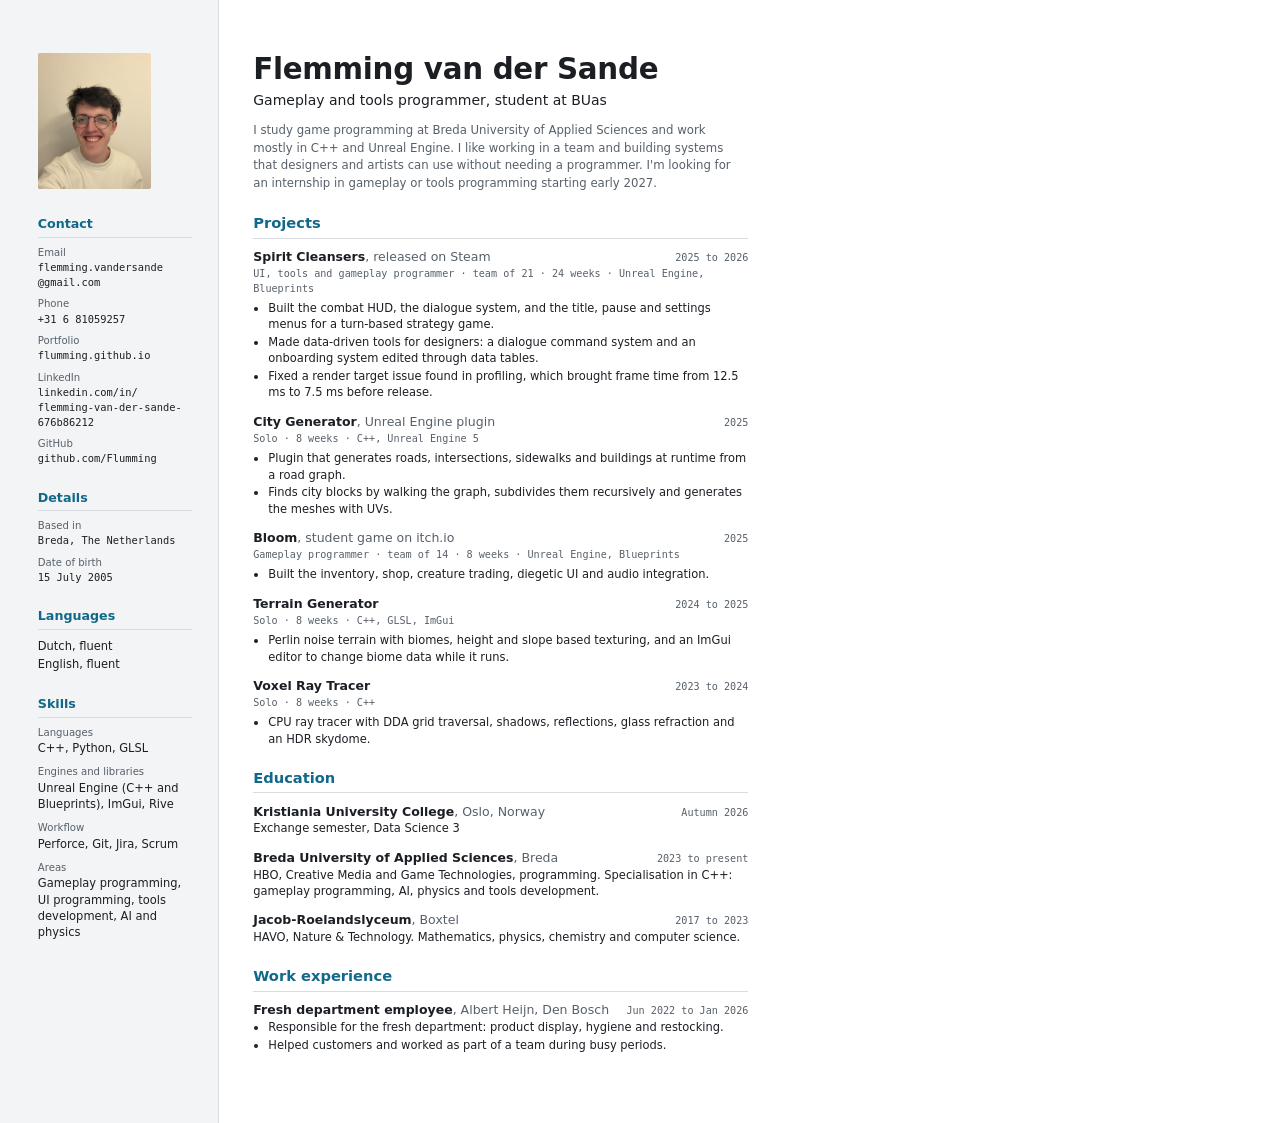
==== _cv/cv.html @ 0486b252 "Add CV draft and its HTML source - _cv/cv.html is the source (not published by GitHub Pages) - _cv/b" ====
<!DOCTYPE html>
<html lang="en">
<head>
<meta charset="UTF-8">
<title>Flemming van der Sande, CV</title>
<!--
    Source for assets/cv/Flemming_van_der_Sande_CV.pdf
    Folders starting with _ are not published by GitHub Pages, so this file stays private on the site.

    To rebuild the PDF after editing, run from the repo root:
        node _cv/build.js
-->
<style>
    @page { size: A4; margin: 0; }

    :root {
        --text: #1b1f24;
        --muted: #57606a;
        --rule: #d8dce0;
        --accent: #11688a;
        --side-bg: #f2f4f5;
        --mono: "DejaVu Sans Mono", ui-monospace, Consolas, monospace;
        --sans: "DejaVu Sans", system-ui, "Segoe UI", Roboto, sans-serif;
    }

    * { box-sizing: border-box; }

    html, body {
        margin: 0;
        padding: 0;
        color: var(--text);
        font-family: var(--sans);
        font-size: 8.6pt;
        line-height: 1.42;
        -webkit-print-color-adjust: exact;
        print-color-adjust: exact;
    }

    .page {
        width: 210mm;
        height: 297mm;
        display: grid;
        grid-template-columns: 58mm 1fr;
        overflow: hidden;
    }

    a { color: inherit; text-decoration: none; }

    h1, h2, h3, p, ul { margin: 0; }

    /* ---------- Side column ---------- */

    .side {
        background: var(--side-bg);
        padding: 14mm 7mm 12mm 10mm;
        border-right: 1px solid var(--rule);
    }

    .photo {
        display: block;
        width: 30mm;
        height: 36mm;
        object-fit: cover;
        border-radius: 2px;
        margin-bottom: 7mm;
    }

    .side h2 {
        font-size: 9.5pt;
        color: var(--accent);
        font-weight: 700;
        margin: 6mm 0 2mm;
        padding-bottom: 1mm;
        border-bottom: 1px solid var(--rule);
    }

    .side h2:first-of-type { margin-top: 0; }

    .side dl { margin: 0; }

    .side dt {
        color: var(--muted);
        font-size: 7.6pt;
        margin-top: 2mm;
    }

    .side dt:first-child { margin-top: 0; }

    .side dd {
        margin: 0;
        overflow-wrap: normal;
        font-family: var(--mono);
        font-size: 7.8pt;
    }

    .side ul {
        list-style: none;
        padding: 0;
    }

    .side li { margin-bottom: 0.6mm; }

    .skill-group { margin-bottom: 2.4mm; }

    .skill-group .label {
        color: var(--muted);
        font-size: 7.6pt;
    }

    /* ---------- Main column ---------- */

    .main { padding: 14mm 12mm 10mm 9mm; }

    .main h1 {
        font-size: 22pt;
        line-height: 1.1;
        letter-spacing: -0.01em;
        font-weight: 700;
    }

    .tagline {
        font-size: 10.5pt;
        margin: 1.5mm 0 3mm;
    }

    .profile {
        color: var(--muted);
        font-size: 8.8pt;
        line-height: 1.5;
        margin-bottom: 1mm;
    }

    .main h2 {
        font-size: 11pt;
        color: var(--accent);
        font-weight: 700;
        margin: 5.5mm 0 2.5mm;
        padding-bottom: 1mm;
        border-bottom: 1px solid var(--rule);
    }

    .entry { margin-bottom: 3.2mm; break-inside: avoid; }

    .entry-head {
        display: flex;
        justify-content: space-between;
        align-items: baseline;
        gap: 4mm;
    }

    .entry h3 {
        font-size: 9.4pt;
        font-weight: 700;
    }

    .entry h3 .where {
        font-weight: 400;
        color: var(--muted);
    }

    .when {
        font-family: var(--mono);
        font-size: 7.6pt;
        color: var(--muted);
        white-space: nowrap;
    }

    .meta {
        font-family: var(--mono);
        font-size: 7.6pt;
        color: var(--muted);
        margin: 0.4mm 0 1mm;
    }

    .entry ul {
        padding-left: 4mm;
        color: var(--text);
    }

    .entry li { margin-bottom: 0.4mm; }

    .entry p { color: var(--text); }
</style>
</head>
<body>
<div class="page">

    <aside class="side">
        <img class="photo" src="photo.jpg" alt="Flemming van der Sande">

        <h2>Contact</h2>
        <dl>
            <dt>Email</dt>
            <dd><a href="mailto:flemming.vandersande@gmail.com">flemming.vandersande<wbr>@gmail.com</a></dd>
            <dt>Phone</dt>
            <dd>+31 6 81059257</dd>
            <dt>Portfolio</dt>
            <dd><a href="https://flumming.github.io">flumming.github.io</a></dd>
            <dt>LinkedIn</dt>
            <dd><a href="https://www.linkedin.com/in/flemming-van-der-sande-676b86212/">linkedin.com/in/<wbr>flemming-van-der-sande-676b86212</a></dd>
            <dt>GitHub</dt>
            <dd><a href="https://github.com/Flumming">github.com/Flumming</a></dd>
        </dl>

        <h2>Details</h2>
        <dl>
            <dt>Based in</dt>
            <dd>Breda, The Netherlands</dd>
            <dt>Date of birth</dt>
            <dd>15 July 2005</dd>
        </dl>

        <h2>Languages</h2>
        <ul>
            <li>Dutch, fluent</li>
            <li>English, fluent</li>
        </ul>

        <h2>Skills</h2>
        <div class="skill-group">
            <div class="label">Languages</div>
            C++, Python, GLSL
        </div>
        <div class="skill-group">
            <div class="label">Engines and libraries</div>
            Unreal Engine (C++ and Blueprints), ImGui, Rive
        </div>
        <div class="skill-group">
            <div class="label">Workflow</div>
            Perforce, Git, Jira, Scrum
        </div>
        <div class="skill-group">
            <div class="label">Areas</div>
            Gameplay programming, UI programming, tools development, AI and physics
        </div>
    </aside>

    <main class="main">
        <h1>Flemming van der Sande</h1>
        <p class="tagline">Gameplay and tools programmer, student at BUas</p>
        <p class="profile">
            I study game programming at Breda University of Applied Sciences and work mostly in C++ and Unreal Engine.
            I like working in a team and building systems that designers and artists can use without needing a programmer.
            I'm looking for an internship in gameplay or tools programming starting early 2027.
        </p>

        <h2>Projects</h2>

        <div class="entry">
            <div class="entry-head">
                <h3>Spirit Cleansers<span class="where">, released on Steam</span></h3>
                <span class="when">2025 to 2026</span>
            </div>
            <div class="meta">UI, tools and gameplay programmer · team of 21 · 24 weeks · Unreal Engine, Blueprints</div>
            <ul>
                <li>Built the combat HUD, the dialogue system, and the title, pause and settings menus for a turn-based strategy game.</li>
                <li>Made data-driven tools for designers: a dialogue command system and an onboarding system edited through data tables.</li>
                <li>Fixed a render target issue found in profiling, which brought frame time from 12.5 ms to 7.5 ms before release.</li>
            </ul>
        </div>

        <div class="entry">
            <div class="entry-head">
                <h3>City Generator<span class="where">, Unreal Engine plugin</span></h3>
                <span class="when">2025</span>
            </div>
            <div class="meta">Solo · 8 weeks · C++, Unreal Engine 5</div>
            <ul>
                <li>Plugin that generates roads, intersections, sidewalks and buildings at runtime from a road graph.</li>
                <li>Finds city blocks by walking the graph, subdivides them recursively and generates the meshes with UVs.</li>
            </ul>
        </div>

        <div class="entry">
            <div class="entry-head">
                <h3>Bloom<span class="where">, student game on itch.io</span></h3>
                <span class="when">2025</span>
            </div>
            <div class="meta">Gameplay programmer · team of 14 · 8 weeks · Unreal Engine, Blueprints</div>
            <ul>
                <li>Built the inventory, shop, creature trading, diegetic UI and audio integration.</li>
            </ul>
        </div>

        <div class="entry">
            <div class="entry-head">
                <h3>Terrain Generator</h3>
                <span class="when">2024 to 2025</span>
            </div>
            <div class="meta">Solo · 8 weeks · C++, GLSL, ImGui</div>
            <ul>
                <li>Perlin noise terrain with biomes, height and slope based texturing, and an ImGui editor to change biome data while it runs.</li>
            </ul>
        </div>

        <div class="entry">
            <div class="entry-head">
                <h3>Voxel Ray Tracer</h3>
                <span class="when">2023 to 2024</span>
            </div>
            <div class="meta">Solo · 8 weeks · C++</div>
            <ul>
                <li>CPU ray tracer with DDA grid traversal, shadows, reflections, glass refraction and an HDR skydome.</li>
            </ul>
        </div>

        <h2>Education</h2>

        <div class="entry">
            <div class="entry-head">
                <h3>Kristiania University College<span class="where">, Oslo, Norway</span></h3>
                <span class="when">Autumn 2026</span>
            </div>
            <p>Exchange semester, Data Science 3</p>
        </div>

        <div class="entry">
            <div class="entry-head">
                <h3>Breda University of Applied Sciences<span class="where">, Breda</span></h3>
                <span class="when">2023 to present</span>
            </div>
            <p>HBO, Creative Media and Game Technologies, programming. Specialisation in C++: gameplay programming, AI, physics and tools development.</p>
        </div>

        <div class="entry">
            <div class="entry-head">
                <h3>Jacob-Roelandslyceum<span class="where">, Boxtel</span></h3>
                <span class="when">2017 to 2023</span>
            </div>
            <p>HAVO, Nature &amp; Technology. Mathematics, physics, chemistry and computer science.</p>
        </div>

        <h2>Work experience</h2>

        <div class="entry">
            <div class="entry-head">
                <h3>Fresh department employee<span class="where">, Albert Heijn, Den Bosch</span></h3>
                <span class="when">Jun 2022 to Jan 2026</span>
            </div>
            <ul>
                <li>Responsible for the fresh department: product display, hygiene and restocking.</li>
                <li>Helped customers and worked as part of a team during busy periods.</li>
            </ul>
        </div>
    </main>

</div>
</body>
</html>
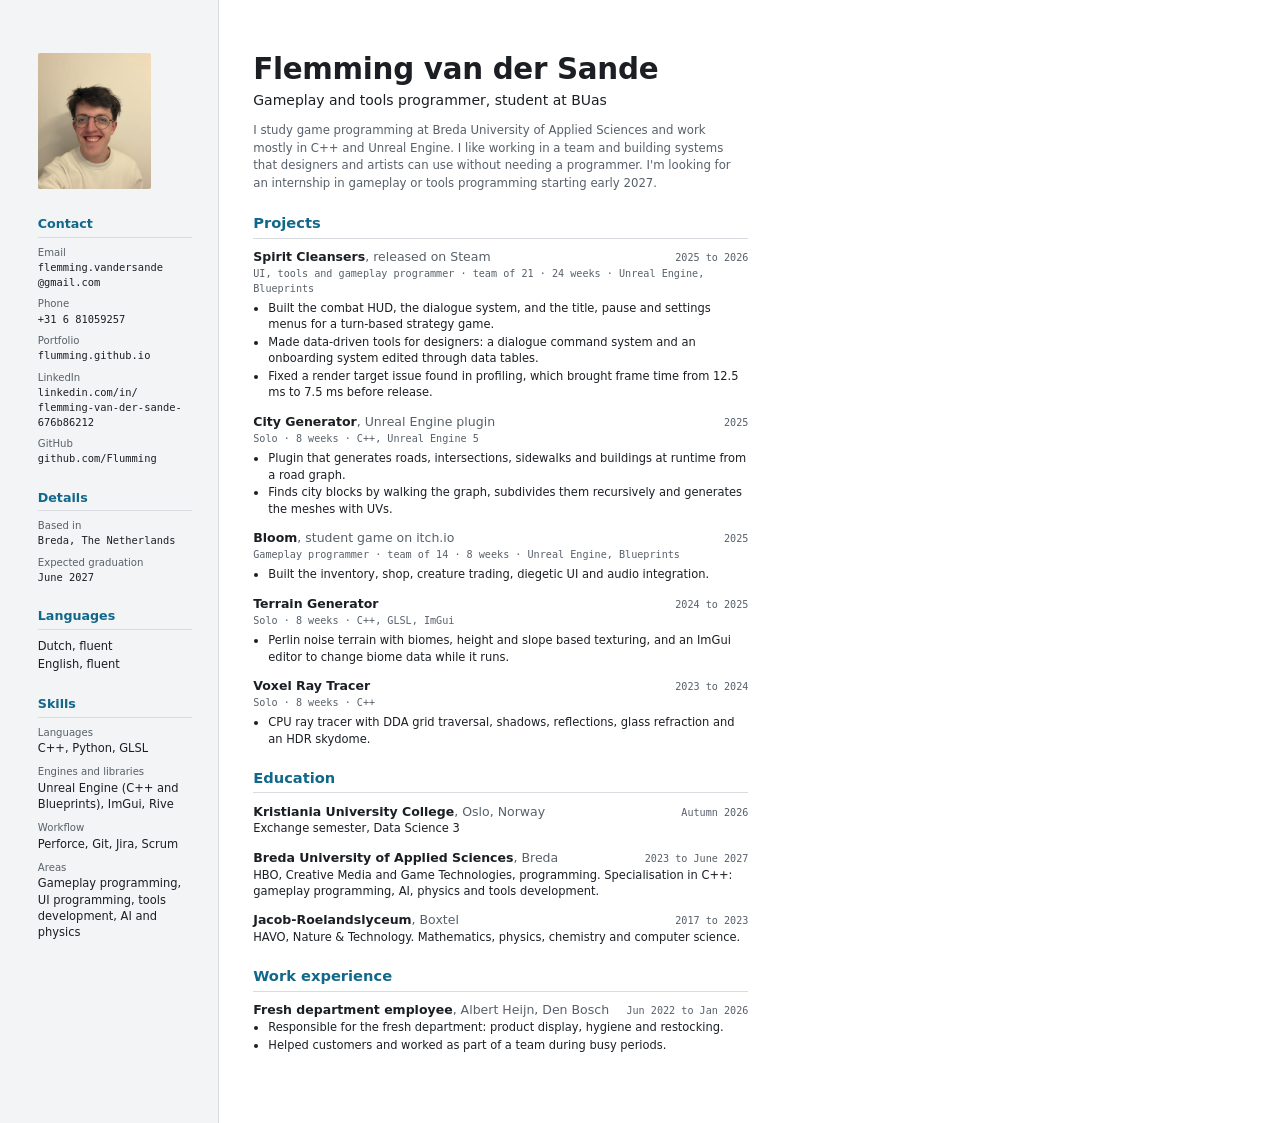
==== commit 173aa54f: "CV: remove date of birth, add expected graduation (June 2027) Co-Authored-By: Claude Opus 5.5 <norep" ====
--- a/_cv/cv.html
+++ b/_cv/cv.html
@@ -206,8 +206,8 @@
         <dl>
             <dt>Based in</dt>
             <dd>Breda, The Netherlands</dd>
-            <dt>Date of birth</dt>
-            <dd>15 July 2005</dd>
+            <dt>Expected graduation</dt>
+            <dd>June 2027</dd>
         </dl>
 
         <h2>Languages</h2>
@@ -317,7 +317,7 @@
         <div class="entry">
             <div class="entry-head">
                 <h3>Breda University of Applied Sciences<span class="where">, Breda</span></h3>
-                <span class="when">2023 to present</span>
+                <span class="when">2023 to June 2027</span>
             </div>
             <p>HBO, Creative Media and Game Technologies, programming. Specialisation in C++: gameplay programming, AI, physics and tools development.</p>
         </div>
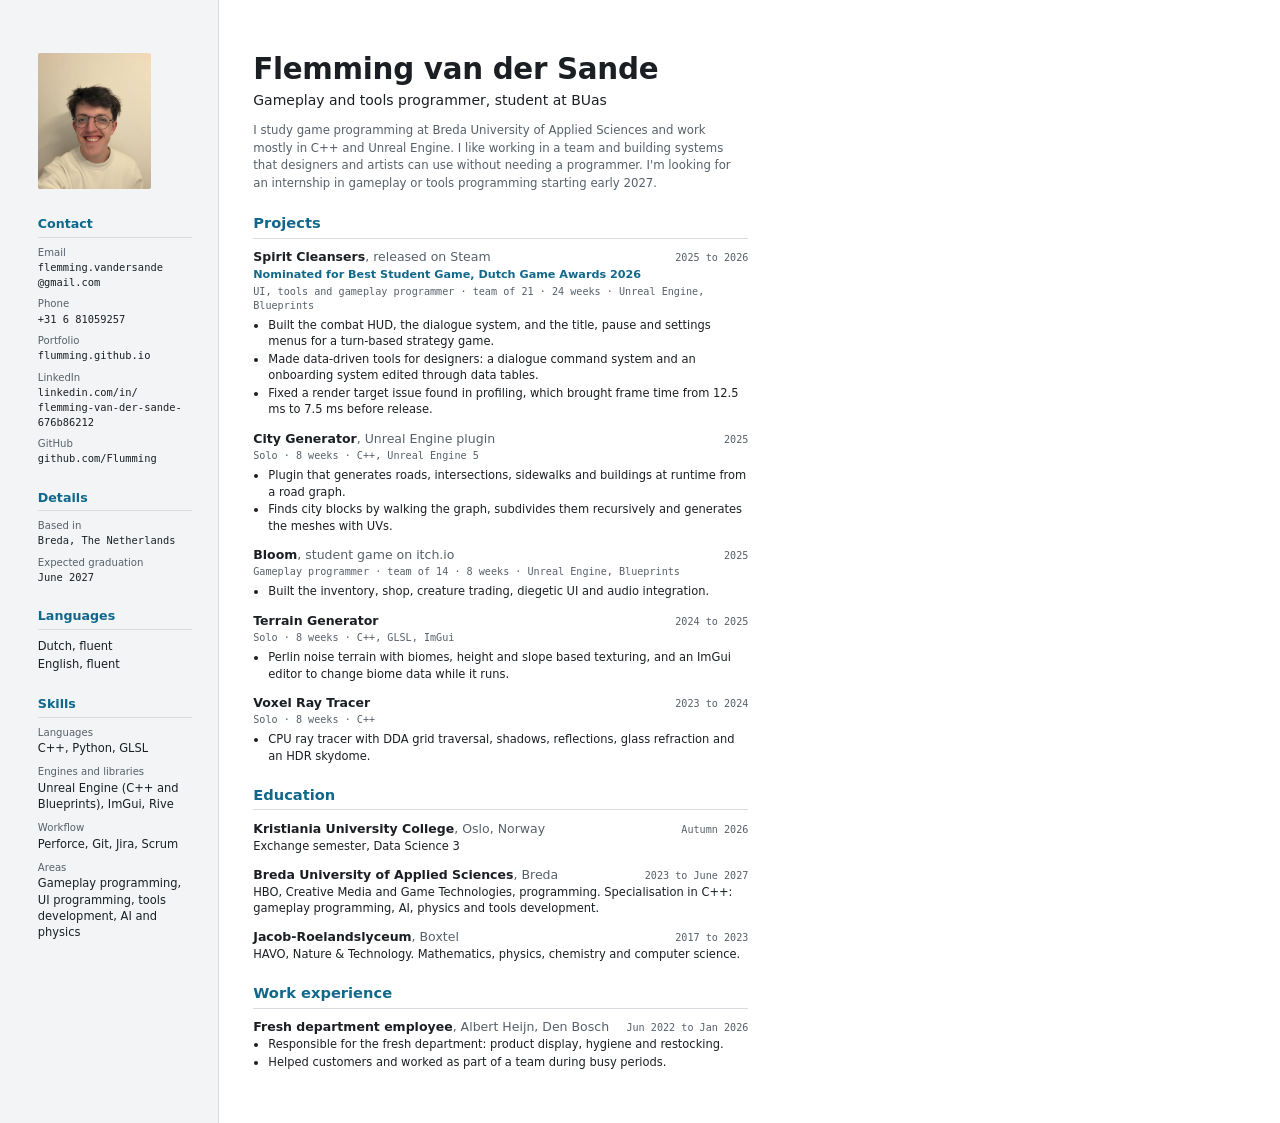
==== commit aae59a07: "CV: add Dutch Game Awards 2026 nomination for Spirit Cleansers Co-Authored-By: Claude Opus 5.5 <nore" ====
--- a/_cv/cv.html
+++ b/_cv/cv.html
@@ -170,6 +170,13 @@
         font-size: 7.6pt;
         color: var(--muted);
         margin: 0.4mm 0 1mm;
+    }
+
+    .entry .award {
+        color: var(--accent);
+        font-weight: 700;
+        font-size: 8.4pt;
+        margin: 0.3mm 0 0.2mm;
     }
 
     .entry ul {
@@ -251,6 +258,7 @@
                 <h3>Spirit Cleansers<span class="where">, released on Steam</span></h3>
                 <span class="when">2025 to 2026</span>
             </div>
+            <p class="award">Nominated for Best Student Game, Dutch Game Awards 2026</p>
             <div class="meta">UI, tools and gameplay programmer · team of 21 · 24 weeks · Unreal Engine, Blueprints</div>
             <ul>
                 <li>Built the combat HUD, the dialogue system, and the title, pause and settings menus for a turn-based strategy game.</li>
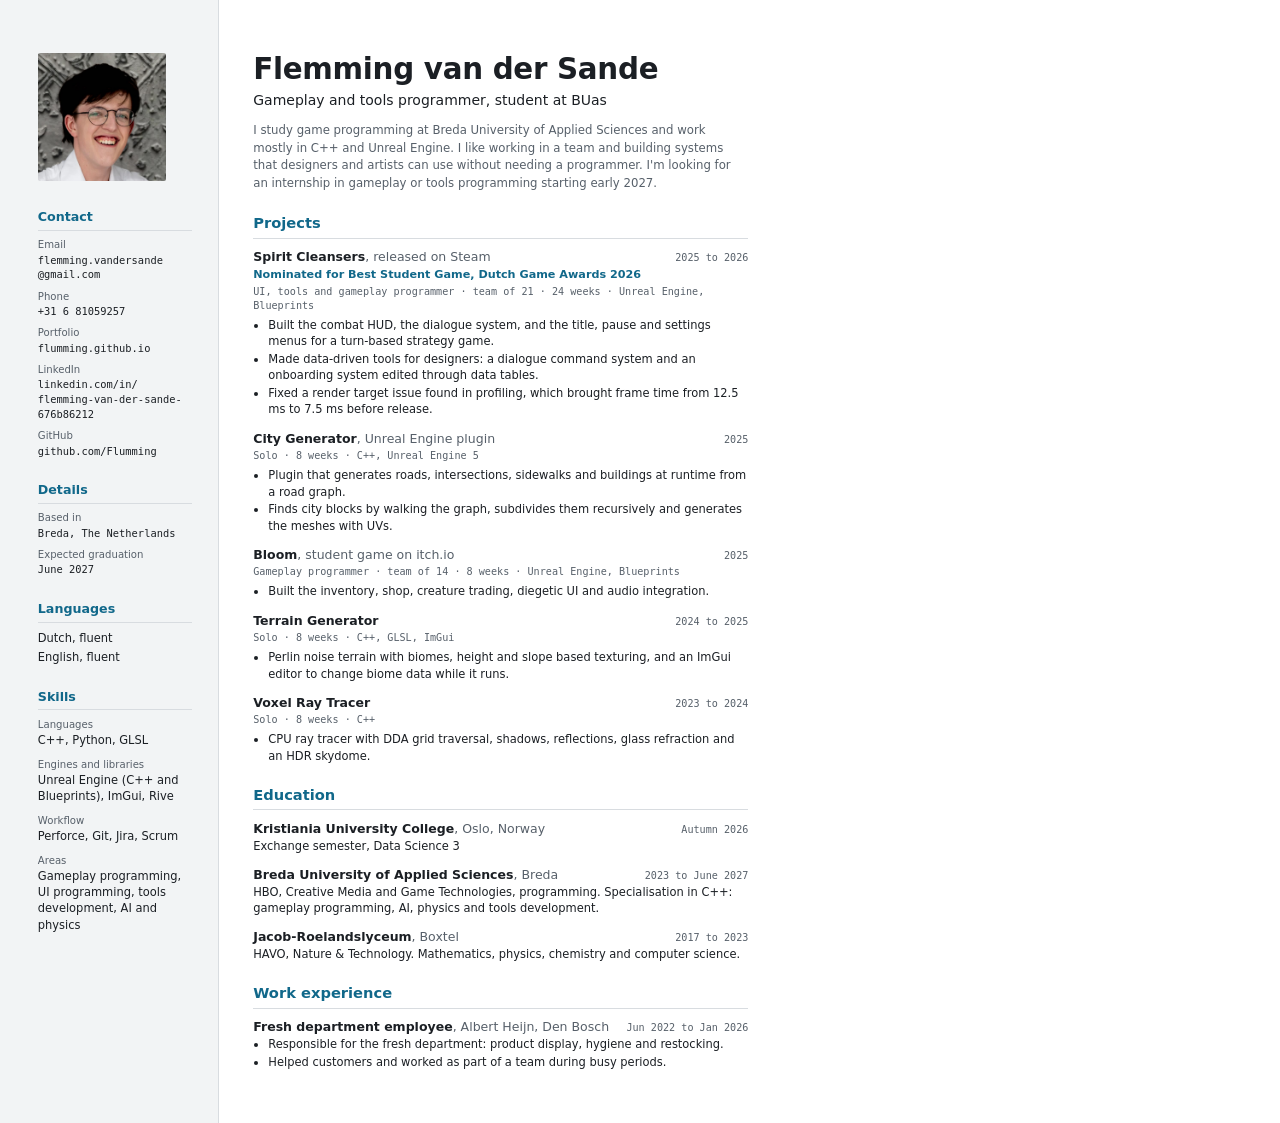
==== commit 6e9c9310: "CV: new profile photo Co-Authored-By: Claude Opus 5.5 <noreply@anthropic.com> Claude-Session: https:" ====
--- a/_cv/cv.html
+++ b/_cv/cv.html
@@ -58,8 +58,8 @@
 
     .photo {
         display: block;
-        width: 30mm;
-        height: 36mm;
+        width: 34mm;
+        height: 34mm;
         object-fit: cover;
         border-radius: 2px;
         margin-bottom: 7mm;
